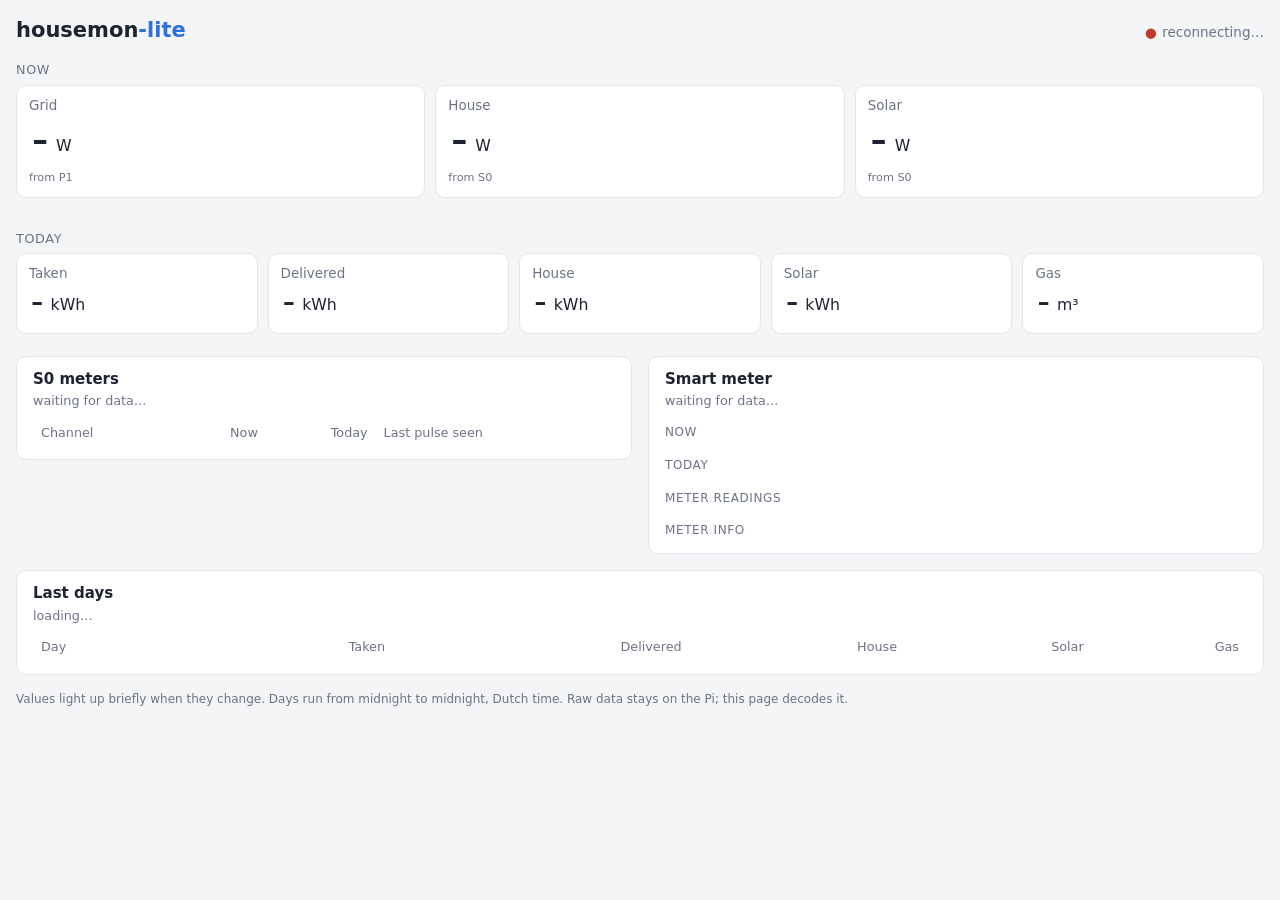
==== web/index.html @ 1064d337 "Today so far and the last 7 days, by local day daystats.py works out per local day (midnight in --tz" ====
<!doctype html>
<html lang="en">
<head>
  <meta charset="utf-8">
  <meta name="viewport" content="width=device-width, initial-scale=1">
  <title>housemon-lite</title>
  <link rel="stylesheet" href="style.css">
  <script src="app.js" defer></script>
</head>
<body>
  <header>
    <h1>housemon<span>-lite</span></h1>
    <p id="status" class="status">connecting…</p>
  </header>

  <main>
    <section class="band">
      <h2 class="band-title">Now</h2>
      <div class="tiles">
        <div class="tile"><h3>Grid</h3><p><span id="now-grid" class="big">–</span> W</p><small id="now-grid-note">from P1</small></div>
        <div class="tile"><h3>House</h3><p><span id="now-house" class="big">–</span> W</p><small>from S0</small></div>
        <div class="tile"><h3>Solar</h3><p><span id="now-solar" class="big">–</span> W</p><small>from S0</small></div>
      </div>
    </section>

    <section class="band">
      <h2 class="band-title">Today <small id="today-date"></small></h2>
      <div class="tiles five">
        <div class="tile"><h3>Taken</h3><p><span id="today-taken" class="mid">–</span> kWh</p></div>
        <div class="tile"><h3>Delivered</h3><p><span id="today-delivered" class="mid">–</span> kWh</p></div>
        <div class="tile"><h3>House</h3><p><span id="today-house" class="mid">–</span> kWh</p></div>
        <div class="tile"><h3>Solar</h3><p><span id="today-solar" class="mid">–</span> kWh</p></div>
        <div class="tile"><h3>Gas</h3><p><span id="today-gas" class="mid">–</span> m³</p></div>
      </div>
      <p class="note" id="today-note"></p>
    </section>

    <section class="card">
      <h2 id="s0-title">S0 meters</h2>
      <p class="age" id="s0-age">waiting for data…</p>
      <table id="s0"><thead><tr><th>Channel</th><th class="num">Now</th><th class="num">Today</th><th title="when this page last saw the counter change">Last pulse seen</th></tr></thead><tbody></tbody></table>
    </section>

    <section class="card">
      <h2 id="p1-title">Smart meter</h2>
      <p class="age" id="p1-age">waiting for data…</p>
      <h3>Now</h3>
      <table id="p1now"><tbody></tbody></table>
      <h3>Today</h3>
      <table id="p1today"><tbody></tbody></table>
      <h3>Meter readings</h3>
      <table id="p1totals"><tbody></tbody></table>
      <h3>Meter info</h3>
      <table id="p1info"><tbody></tbody></table>
    </section>

    <section class="card wide">
      <h2>Last days</h2>
      <p class="age" id="hist-note">loading…</p>
      <table id="hist"><thead><tr><th>Day</th><th class="num">Taken</th><th class="num">Delivered</th><th class="num">House</th><th class="num">Solar</th><th class="num">Gas</th></tr></thead><tbody></tbody></table>
    </section>
  </main>

  <footer>Values light up briefly when they change. Days run from midnight to midnight, Dutch time. Raw data stays on the Pi; this page decodes it.</footer>
</body>
</html>
---- web/style.css ----
:root {
  --bg: #f4f5f7;
  --card: #ffffff;
  --text: #1d2330;
  --muted: #6b7385;
  --line: #e3e6ec;
  --accent: #2f6fde;
  --flash: #ffe066;
  --ok: #2e9d58;
  --warn: #c0392b;
  color-scheme: light dark;
}

@media (prefers-color-scheme: dark) {
  :root {
    --bg: #14171d;
    --card: #1d2129;
    --text: #e6e9ef;
    --muted: #8d95a7;
    --line: #2c313b;
    --accent: #6e9cf0;
    --flash: #7a6514;
  }
}

* { box-sizing: border-box; }

body {
  margin: 0;
  background: var(--bg);
  color: var(--text);
  font: 15px/1.4 system-ui, -apple-system, "Segoe UI", Roboto, sans-serif;
}

header, main, footer { max-width: 960px; margin: 0 auto; padding: 0 16px; }

header { display: flex; align-items: baseline; justify-content: space-between; gap: 1em; padding-top: 16px; }
h1 { margin: 0; font-size: 1.4em; font-weight: 650; }
h1 span { color: var(--accent); }
h2 { margin: 0; font-size: 1em; font-weight: 600; }

.status { margin: 0; color: var(--muted); font-size: .9em; }
.status::before { content: "●"; margin-right: .4em; color: var(--muted); }
.status.live::before { color: var(--ok); }
.status.down::before { color: var(--warn); }

/* a band of tiles: "Now" (W) and "Today" (kWh) */
.band { margin: 16px 0; }
.band-title { color: var(--muted); font-weight: 500; font-size: .85em; text-transform: uppercase; letter-spacing: .05em; margin-bottom: 6px; }
.band-title small { text-transform: none; letter-spacing: 0; }
.note { margin: 6px 0 0; color: var(--muted); font-size: .8em; }

/* three tiles side by side, also on a phone; the numbers shrink with the screen */
.tiles { display: grid; grid-template-columns: repeat(3, 1fr); gap: 10px; }
.tile { background: var(--card); border: 1px solid var(--line); border-radius: 10px; padding: 10px 12px; min-width: 0; }
.tile h3 { margin: 0; font-size: .9em; color: var(--muted); font-weight: 500; }
.tile p { margin: .2em 0; font-size: 1.05em; white-space: nowrap; }
.tile small { color: var(--muted); font-size: .75em; }
.big { font-size: clamp(1.4em, 6vw, 2em); font-weight: 650; font-variant-numeric: tabular-nums; border-radius: 4px; padding: 0 .1em; }
.mid { font-size: clamp(1.1em, 4.5vw, 1.5em); font-weight: 650; font-variant-numeric: tabular-nums; border-radius: 4px; padding: 0 .1em; }

.card { background: var(--card); border: 1px solid var(--line); border-radius: 10px; padding: 12px 16px; margin-bottom: 16px; overflow-x: auto; }
.card h3 { margin: 14px 0 2px; font-size: .8em; color: var(--muted); font-weight: 500; text-transform: uppercase; letter-spacing: .05em; }
.partial { color: var(--muted); }
.partial::after { content: "*"; }

/* wide screens: five "Today" tiles in a row, S0 and P1 cards side by side */
@media (min-width: 900px) {
  header, main, footer { max-width: 1280px; }
  main { display: grid; grid-template-columns: 1fr 1fr; gap: 0 16px; align-items: start; }
  .band, .wide { grid-column: 1 / -1; }
  .tiles.five { grid-template-columns: repeat(5, 1fr); }
}
.age { margin: .2em 0 .6em; color: var(--muted); font-size: .85em; }
.age.stale { color: var(--warn); }

table { width: 100%; border-collapse: collapse; }
th, td { padding: 6px 8px; text-align: left; border-top: 1px solid var(--line); white-space: nowrap; }
th { color: var(--muted); font-weight: 500; font-size: .85em; border-top: none; }
td.num, th.num { text-align: right; font-variant-numeric: tabular-nums; }
td.unit { color: var(--muted); }
td.muted { color: var(--muted); }

footer { color: var(--muted); font-size: .8em; padding-bottom: 24px; }

/* the HouseMon touch: a value lights up when it changes */
.flash { animation: flash 1.5s ease-out; }
@keyframes flash { from { background: var(--flash); } to { background: transparent; } }
@media (prefers-reduced-motion: reduce) { .flash { animation: none; } }
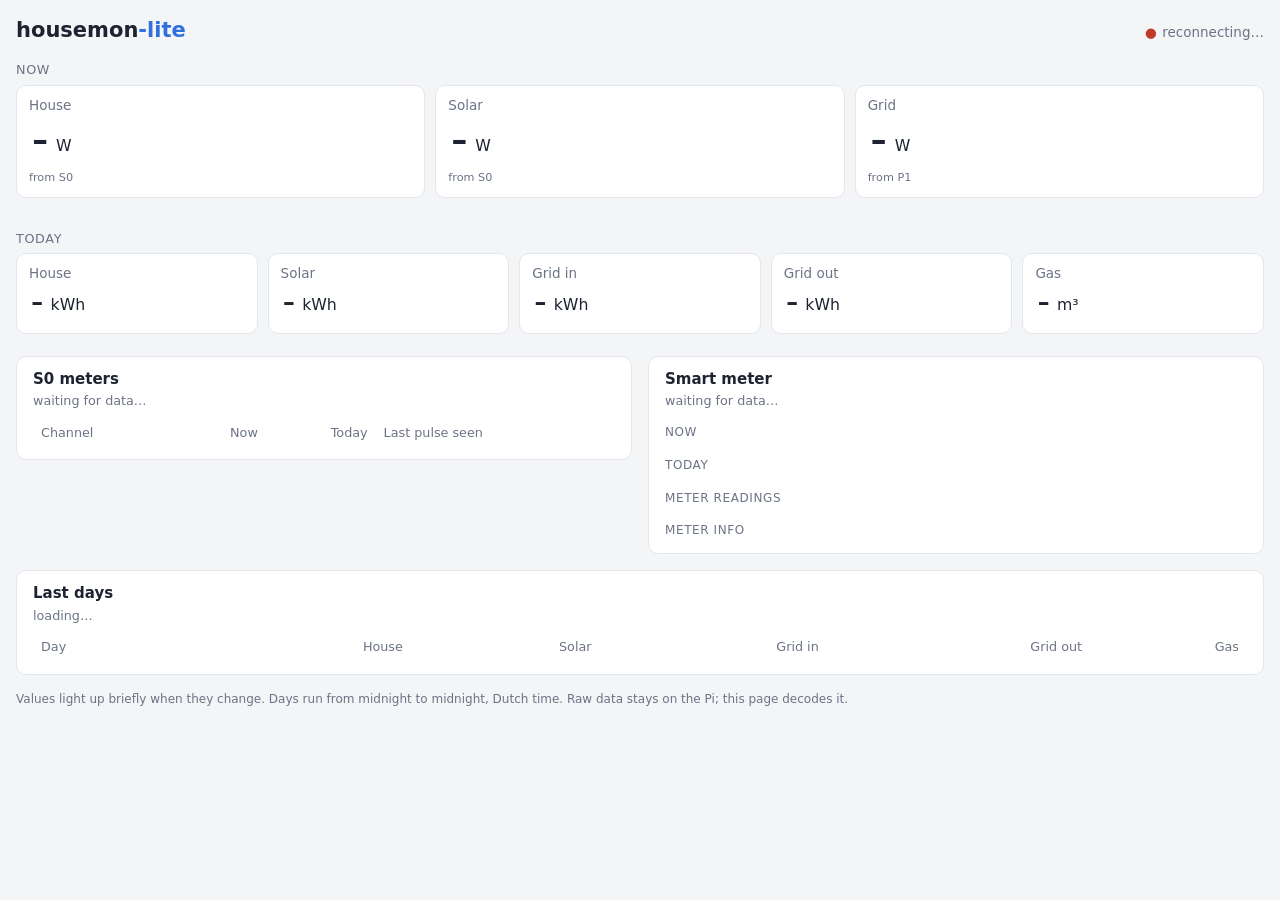
==== commit a5ccb291: "Grid in/out from S0 when there is no P1; cache completed days; tile order - Days without P1 data get" ====
--- a/web/index.html
+++ b/web/index.html
@@ -17,19 +17,19 @@
     <section class="band">
       <h2 class="band-title">Now</h2>
       <div class="tiles">
-        <div class="tile"><h3>Grid</h3><p><span id="now-grid" class="big">–</span> W</p><small id="now-grid-note">from P1</small></div>
         <div class="tile"><h3>House</h3><p><span id="now-house" class="big">–</span> W</p><small>from S0</small></div>
         <div class="tile"><h3>Solar</h3><p><span id="now-solar" class="big">–</span> W</p><small>from S0</small></div>
+        <div class="tile"><h3>Grid</h3><p><span id="now-grid" class="big">–</span> W</p><small id="now-grid-note">from P1</small></div>
       </div>
     </section>
 
     <section class="band">
       <h2 class="band-title">Today <small id="today-date"></small></h2>
       <div class="tiles five">
-        <div class="tile"><h3>Taken</h3><p><span id="today-taken" class="mid">–</span> kWh</p></div>
-        <div class="tile"><h3>Delivered</h3><p><span id="today-delivered" class="mid">–</span> kWh</p></div>
         <div class="tile"><h3>House</h3><p><span id="today-house" class="mid">–</span> kWh</p></div>
         <div class="tile"><h3>Solar</h3><p><span id="today-solar" class="mid">–</span> kWh</p></div>
+        <div class="tile"><h3>Grid in</h3><p><span id="today-in" class="mid">–</span> kWh</p><small id="today-in-note"></small></div>
+        <div class="tile"><h3>Grid out</h3><p><span id="today-out" class="mid">–</span> kWh</p><small id="today-out-note"></small></div>
         <div class="tile"><h3>Gas</h3><p><span id="today-gas" class="mid">–</span> m³</p></div>
       </div>
       <p class="note" id="today-note"></p>
@@ -57,7 +57,7 @@
     <section class="card wide">
       <h2>Last days</h2>
       <p class="age" id="hist-note">loading…</p>
-      <table id="hist"><thead><tr><th>Day</th><th class="num">Taken</th><th class="num">Delivered</th><th class="num">House</th><th class="num">Solar</th><th class="num">Gas</th></tr></thead><tbody></tbody></table>
+      <table id="hist"><thead><tr><th>Day</th><th class="num">House</th><th class="num">Solar</th><th class="num">Grid in</th><th class="num">Grid out</th><th class="num">Gas</th></tr></thead><tbody></tbody></table>
     </section>
   </main>
 
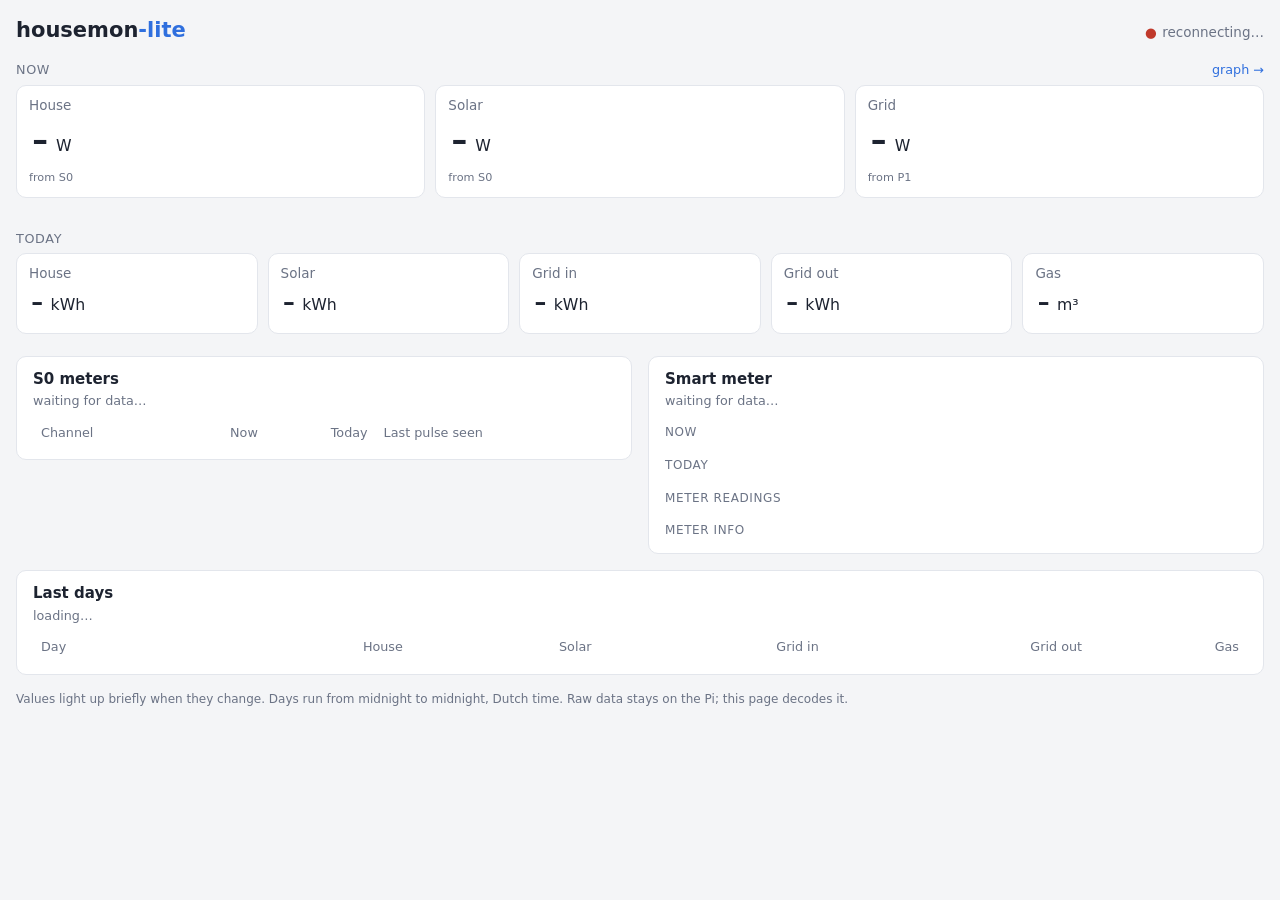
==== commit 34056189: "Graph of the last 36 hours: house, solar and grid per minute series.py keeps per minute the house an" ====
--- a/web/index.html
+++ b/web/index.html
@@ -15,11 +15,11 @@
 
   <main>
     <section class="band">
-      <h2 class="band-title">Now</h2>
+      <h2 class="band-title">Now <a href="graph.html">graph →</a></h2>
       <div class="tiles">
-        <div class="tile"><h3>House</h3><p><span id="now-house" class="big">–</span> W</p><small>from S0</small></div>
-        <div class="tile"><h3>Solar</h3><p><span id="now-solar" class="big">–</span> W</p><small>from S0</small></div>
-        <div class="tile"><h3>Grid</h3><p><span id="now-grid" class="big">–</span> W</p><small id="now-grid-note">from P1</small></div>
+        <a class="tile" href="graph.html"><h3>House</h3><p><span id="now-house" class="big">–</span> W</p><small>from S0</small></a>
+        <a class="tile" href="graph.html"><h3>Solar</h3><p><span id="now-solar" class="big">–</span> W</p><small>from S0</small></a>
+        <a class="tile" href="graph.html"><h3>Grid</h3><p><span id="now-grid" class="big">–</span> W</p><small id="now-grid-note">from P1</small></a>
       </div>
     </section>
 
--- a/web/style.css
+++ b/web/style.css
@@ -8,6 +8,10 @@
   --flash: #ffe066;
   --ok: #2e9d58;
   --warn: #c0392b;
+  --house: #2f6fde;
+  --solar: #d99a00;
+  --in: #c0392b;
+  --out: #2e9d58;
   color-scheme: light dark;
 }
 
@@ -20,6 +24,10 @@
     --line: #2c313b;
     --accent: #6e9cf0;
     --flash: #7a6514;
+    --house: #6e9cf0;
+    --solar: #f0b429;
+    --in: #e8695b;
+    --out: #4cc27a;
   }
 }
 
@@ -83,6 +91,31 @@
 
 footer { color: var(--muted); font-size: .8em; padding-bottom: 24px; }
 
+/* "Now" tiles link to the graph */
+a.tile { color: inherit; text-decoration: none; }
+a.tile:hover { border-color: var(--accent); }
+.band-title a { color: var(--accent); text-decoration: none; text-transform: none; letter-spacing: 0; float: right; }
+
+/* graph page */
+.back { color: var(--accent); text-decoration: none; }
+main.graph-page { display: block; }
+.bar { display: flex; flex-wrap: wrap; gap: 8px; justify-content: space-between; margin: 14px 0 10px; }
+.seg { display: inline-flex; border: 1px solid var(--line); border-radius: 8px; overflow: hidden; background: var(--card); }
+.seg button { border: 0; background: none; color: var(--text); padding: 6px 12px; font: inherit; cursor: pointer; }
+.seg button.on { background: var(--accent); color: #fff; }
+#chart { width: 100%; height: auto; display: block; touch-action: none; }
+.axis { fill: var(--muted); font-size: 12px; }
+.gridline { stroke: var(--line); }
+.zero { stroke: var(--muted); }
+.midnight { stroke: var(--muted); stroke-dasharray: 4 4; }
+.tip { font-size: 13px; fill: var(--text); }
+.legend { display: flex; gap: 16px; flex-wrap: wrap; color: var(--muted); font-size: .85em; margin: 6px 4px 4px; }
+.legend i { display: inline-block; width: 14px; height: 3px; vertical-align: middle; margin-right: 5px; }
+.stats { display: grid; grid-template-columns: repeat(auto-fit, minmax(140px, 1fr)); gap: 10px; margin: 12px 0; }
+.stat { background: var(--card); border: 1px solid var(--line); border-radius: 10px; padding: 8px 12px; }
+.stat small { color: var(--muted); }
+.stat b { font-size: 1.2em; }
+
 /* the HouseMon touch: a value lights up when it changes */
 .flash { animation: flash 1.5s ease-out; }
 @keyframes flash { from { background: var(--flash); } to { background: transparent; } }
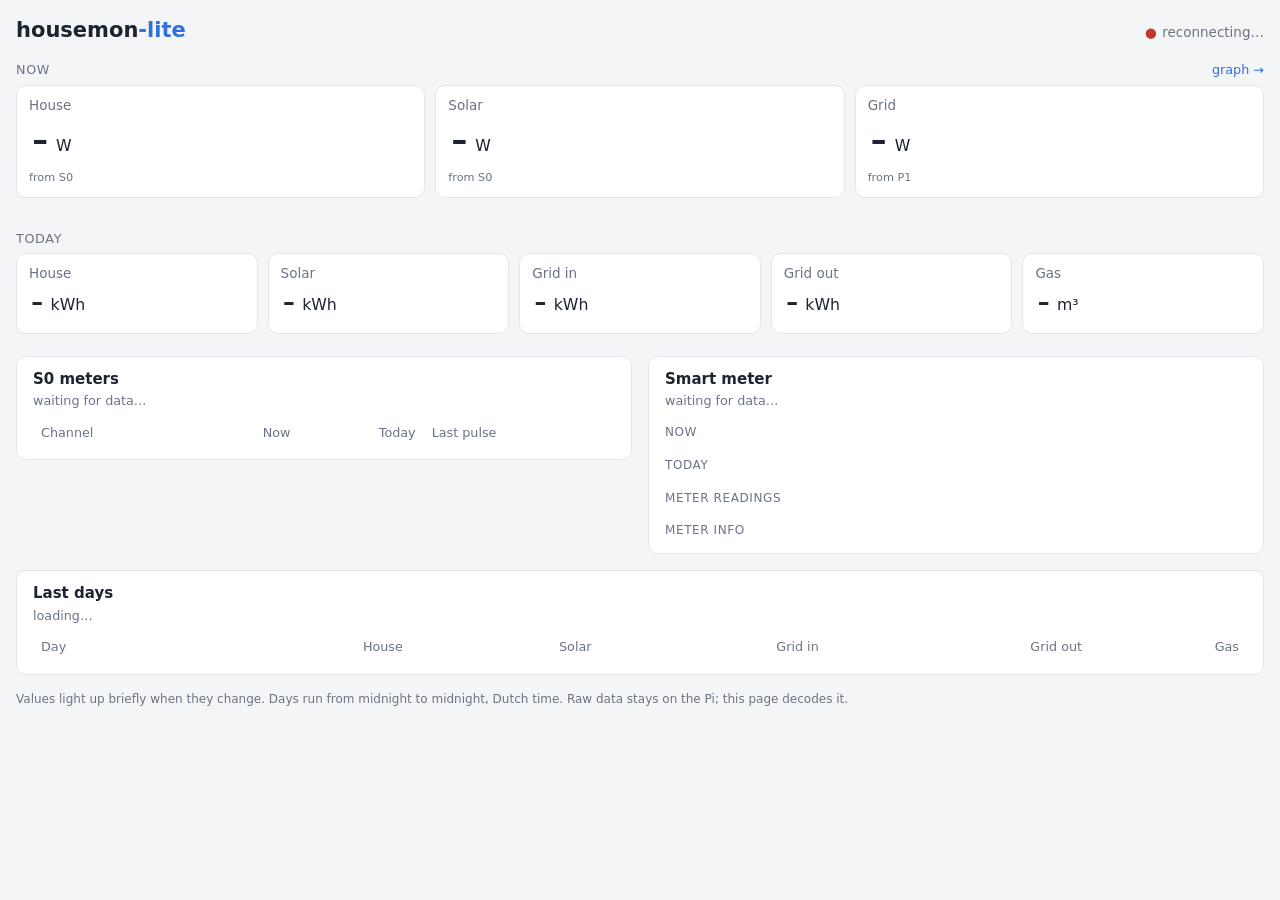
==== commit 72bc1a88: "Last pulse per channel from the Pi, also before the page was opened "Last pulse seen" was the moment" ====
--- a/web/index.html
+++ b/web/index.html
@@ -38,7 +38,7 @@
     <section class="card">
       <h2 id="s0-title">S0 meters</h2>
       <p class="age" id="s0-age">waiting for data…</p>
-      <table id="s0"><thead><tr><th>Channel</th><th class="num">Now</th><th class="num">Today</th><th title="when this page last saw the counter change">Last pulse seen</th></tr></thead><tbody></tbody></table>
+      <table id="s0"><thead><tr><th>Channel</th><th class="num">Now</th><th class="num">Today</th><th title="when this channel last counted a pulse">Last pulse</th></tr></thead><tbody></tbody></table>
     </section>
 
     <section class="card">
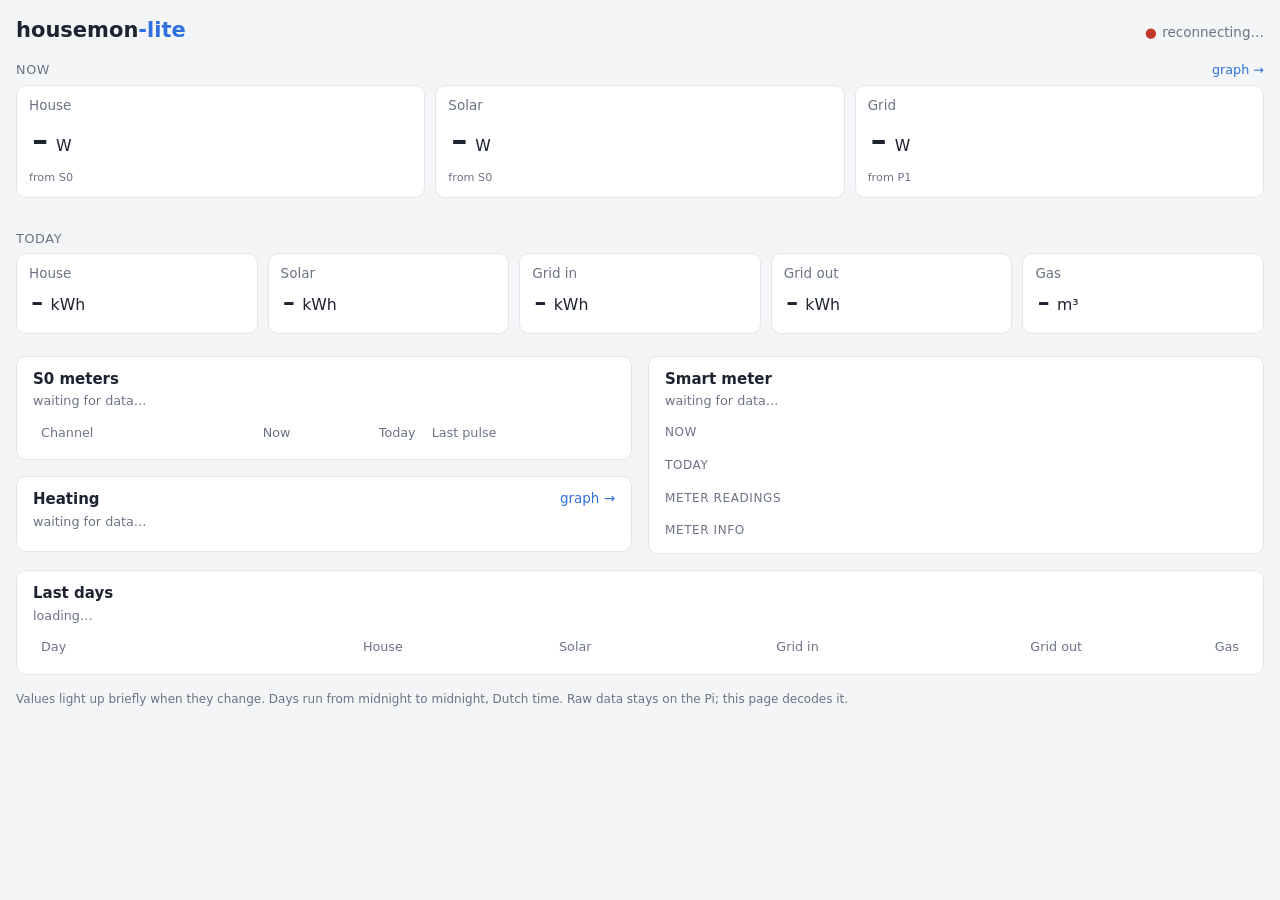
==== commit 8689d280: "Heating card and graph: the airco (LG, compact extract) and the heater group The server follows the " ====
--- a/web/index.html
+++ b/web/index.html
@@ -30,16 +30,24 @@
         <div class="tile"><h3>Solar</h3><p><span id="today-solar" class="mid">–</span> kWh</p></div>
         <div class="tile"><h3>Grid in</h3><p><span id="today-in" class="mid">–</span> kWh</p><small id="today-in-note"></small></div>
         <div class="tile"><h3>Grid out</h3><p><span id="today-out" class="mid">–</span> kWh</p><small id="today-out-note"></small></div>
-        <div class="tile"><h3>Gas</h3><p><span id="today-gas" class="mid">–</span> m³</p></div>
+        <a class="tile" href="graph.html?kind=gas"><h3>Gas</h3><p><span id="today-gas" class="mid">–</span> m³</p></a>
       </div>
       <p class="note" id="today-note"></p>
     </section>
 
+    <div class="column">
     <section class="card">
       <h2 id="s0-title">S0 meters</h2>
       <p class="age" id="s0-age">waiting for data…</p>
       <table id="s0"><thead><tr><th>Channel</th><th class="num">Now</th><th class="num">Today</th><th title="when this channel last counted a pulse">Last pulse</th></tr></thead><tbody></tbody></table>
     </section>
+
+    <a class="card link" id="heat-card" href="heating.html" hidden>
+      <h2>Heating <span class="more">graph →</span></h2>
+      <p class="age" id="airco-age">waiting for data…</p>
+      <table id="heat"><tbody></tbody></table>
+    </a>
+    </div>
 
     <section class="card">
       <h2 id="p1-title">Smart meter</h2>
--- a/web/style.css
+++ b/web/style.css
@@ -12,6 +12,9 @@
   --solar: #d99a00;
   --in: #c0392b;
   --out: #2e9d58;
+  --gas: #8e44ad;
+  --airco: #0f9d6e;
+  --heater: #d9480f;
   color-scheme: light dark;
 }
 
@@ -28,6 +31,9 @@
     --solar: #f0b429;
     --in: #e8695b;
     --out: #4cc27a;
+    --gas: #b38ad9;
+    --airco: #34c48f;
+    --heater: #ff8a4c;
   }
 }
 
@@ -78,6 +84,8 @@
   main { display: grid; grid-template-columns: 1fr 1fr; gap: 0 16px; align-items: start; }
   .band, .wide { grid-column: 1 / -1; }
   .tiles.five { grid-template-columns: repeat(5, 1fr); }
+  /* left: S0 and heating stacked; right: the (long) smart meter card */
+  .column { min-width: 0; }
 }
 .age { margin: .2em 0 .6em; color: var(--muted); font-size: .85em; }
 .age.stale { color: var(--warn); }
@@ -91,6 +99,11 @@
 
 footer { color: var(--muted); font-size: .8em; padding-bottom: 24px; }
 
+/* the heating card links to its graph */
+a.card.link { display: block; color: inherit; text-decoration: none; }
+a.card.link:hover { border-color: var(--accent); }
+a.card.link .more { float: right; color: var(--accent); font-weight: 400; font-size: .9em; }
+
 /* "Now" tiles link to the graph */
 a.tile { color: inherit; text-decoration: none; }
 a.tile:hover { border-color: var(--accent); }
@@ -103,12 +116,25 @@
 .seg { display: inline-flex; border: 1px solid var(--line); border-radius: 8px; overflow: hidden; background: var(--card); }
 .seg button { border: 0; background: none; color: var(--text); padding: 6px 12px; font: inherit; cursor: pointer; }
 .seg button.on { background: var(--accent); color: #fff; }
-#chart { width: 100%; height: auto; display: block; touch-action: none; }
+.chart-wrap { display: flex; }
+#yaxis { flex: none; display: block; }
+/* the chart moves with the strip below it; a drag in the chart moves the value
+   line. touch-action none: with pan-y, Safari took a drag that drifted a little
+   up or down for page scrolling and cancelled it. */
+.scroll { flex: 1; min-width: 0; overflow: hidden; }
+#chart { display: block; touch-action: none; }
+#nav { display: block; width: 100%; height: 44px; margin-top: 6px; touch-action: none; cursor: grab; }
+#nav .window { fill: var(--accent); fill-opacity: .18; stroke: var(--accent); }
+#zoom { margin-left: auto; }   /* on the right, also when the series buttons are hidden (gas) */
+#zoom-label { padding: 6px 10px; color: var(--muted); font-variant-numeric: tabular-nums; min-width: 4.5em; text-align: center; }
 .axis { fill: var(--muted); font-size: 12px; }
 .gridline { stroke: var(--line); }
 .zero { stroke: var(--muted); }
 .midnight { stroke: var(--muted); stroke-dasharray: 4 4; }
-.tip { font-size: 13px; fill: var(--text); }
+/* the values at the line in the chart: above the chart, always fully visible */
+.readout { margin: 0 0 6px; min-height: 1.4em; font-size: .9em; font-variant-numeric: tabular-nums;
+           white-space: nowrap; overflow: hidden; text-overflow: ellipsis; }
+.readout:not(.on) { color: var(--muted); }
 .legend { display: flex; gap: 16px; flex-wrap: wrap; color: var(--muted); font-size: .85em; margin: 6px 4px 4px; }
 .legend i { display: inline-block; width: 14px; height: 3px; vertical-align: middle; margin-right: 5px; }
 .stats { display: grid; grid-template-columns: repeat(auto-fit, minmax(140px, 1fr)); gap: 10px; margin: 12px 0; }
@@ -120,3 +146,8 @@
 .flash { animation: flash 1.5s ease-out; }
 @keyframes flash { from { background: var(--flash); } to { background: transparent; } }
 @media (prefers-reduced-motion: reduce) { .flash { animation: none; } }
+
+/* heating graph */
+.heat-chart { display: block; width: 100%; touch-action: none; }
+.readout.wrap { white-space: normal; }
+.bar h2 { align-self: center; }
